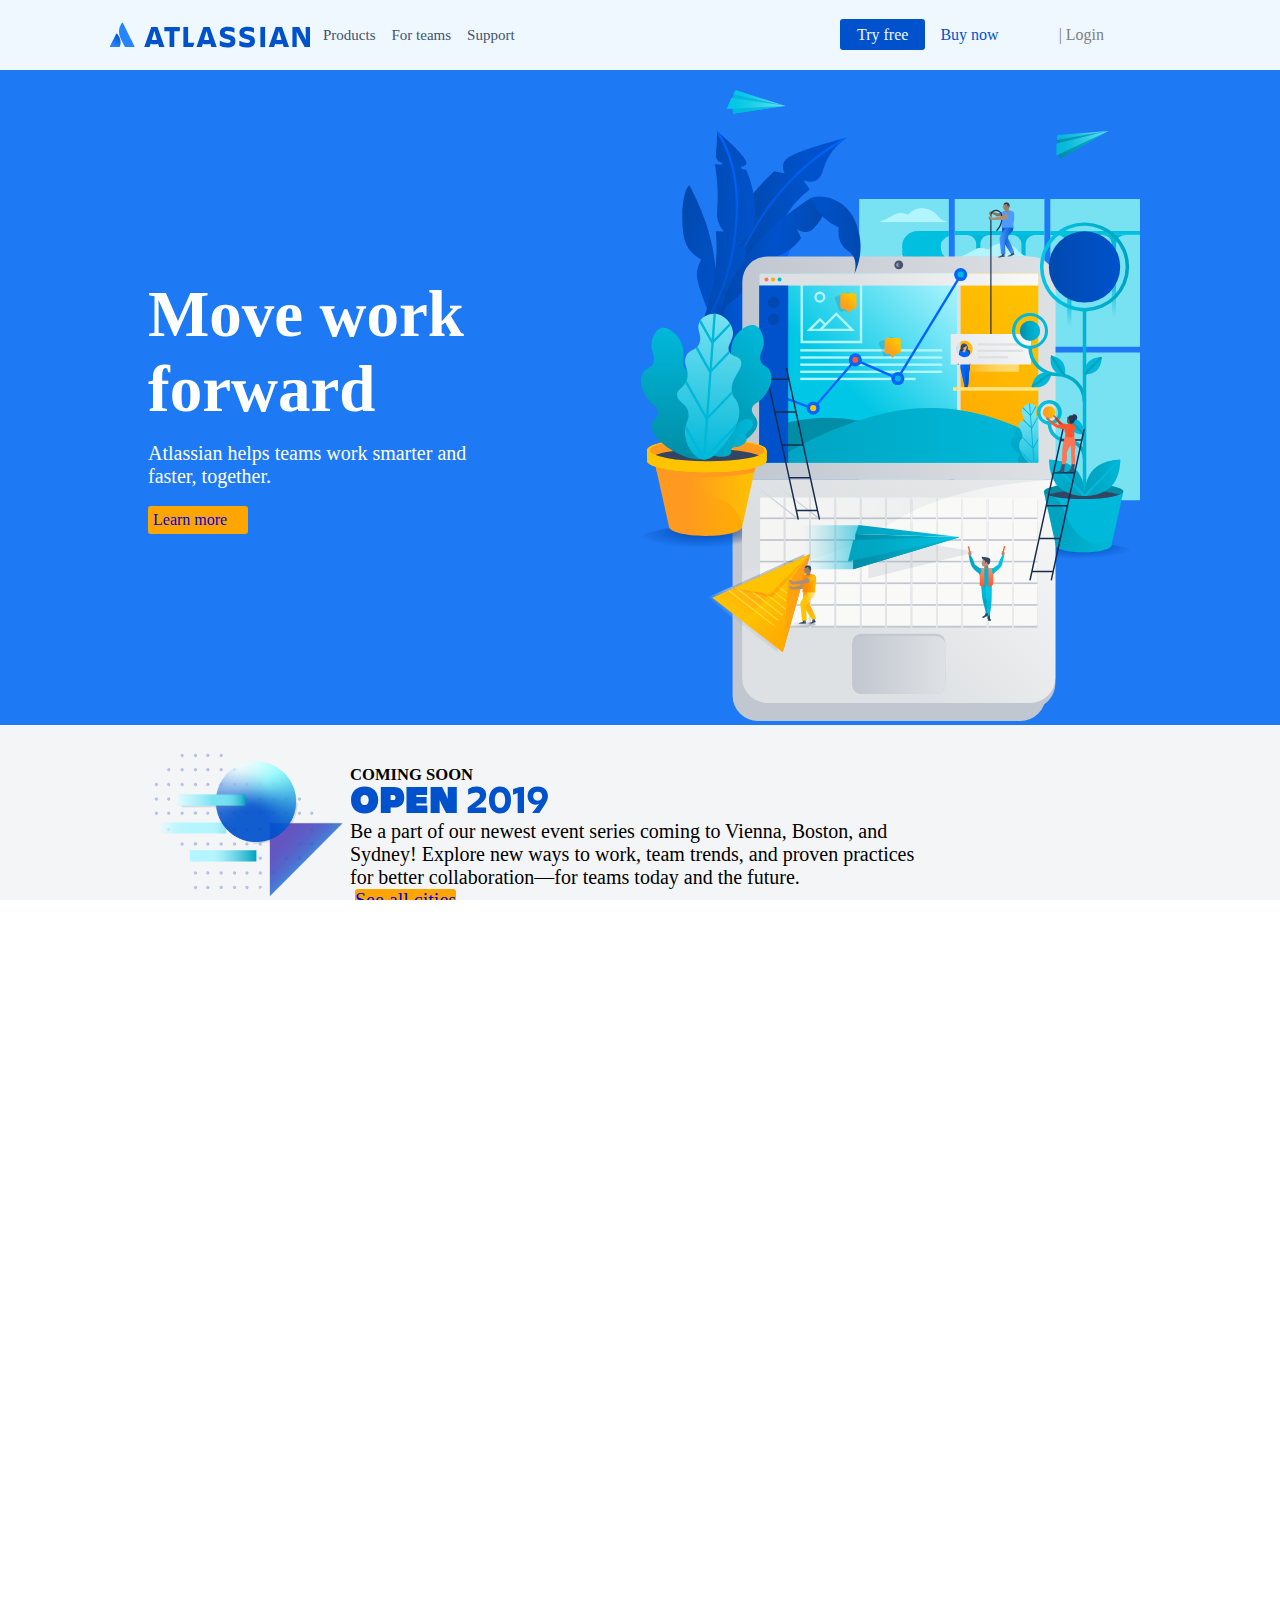
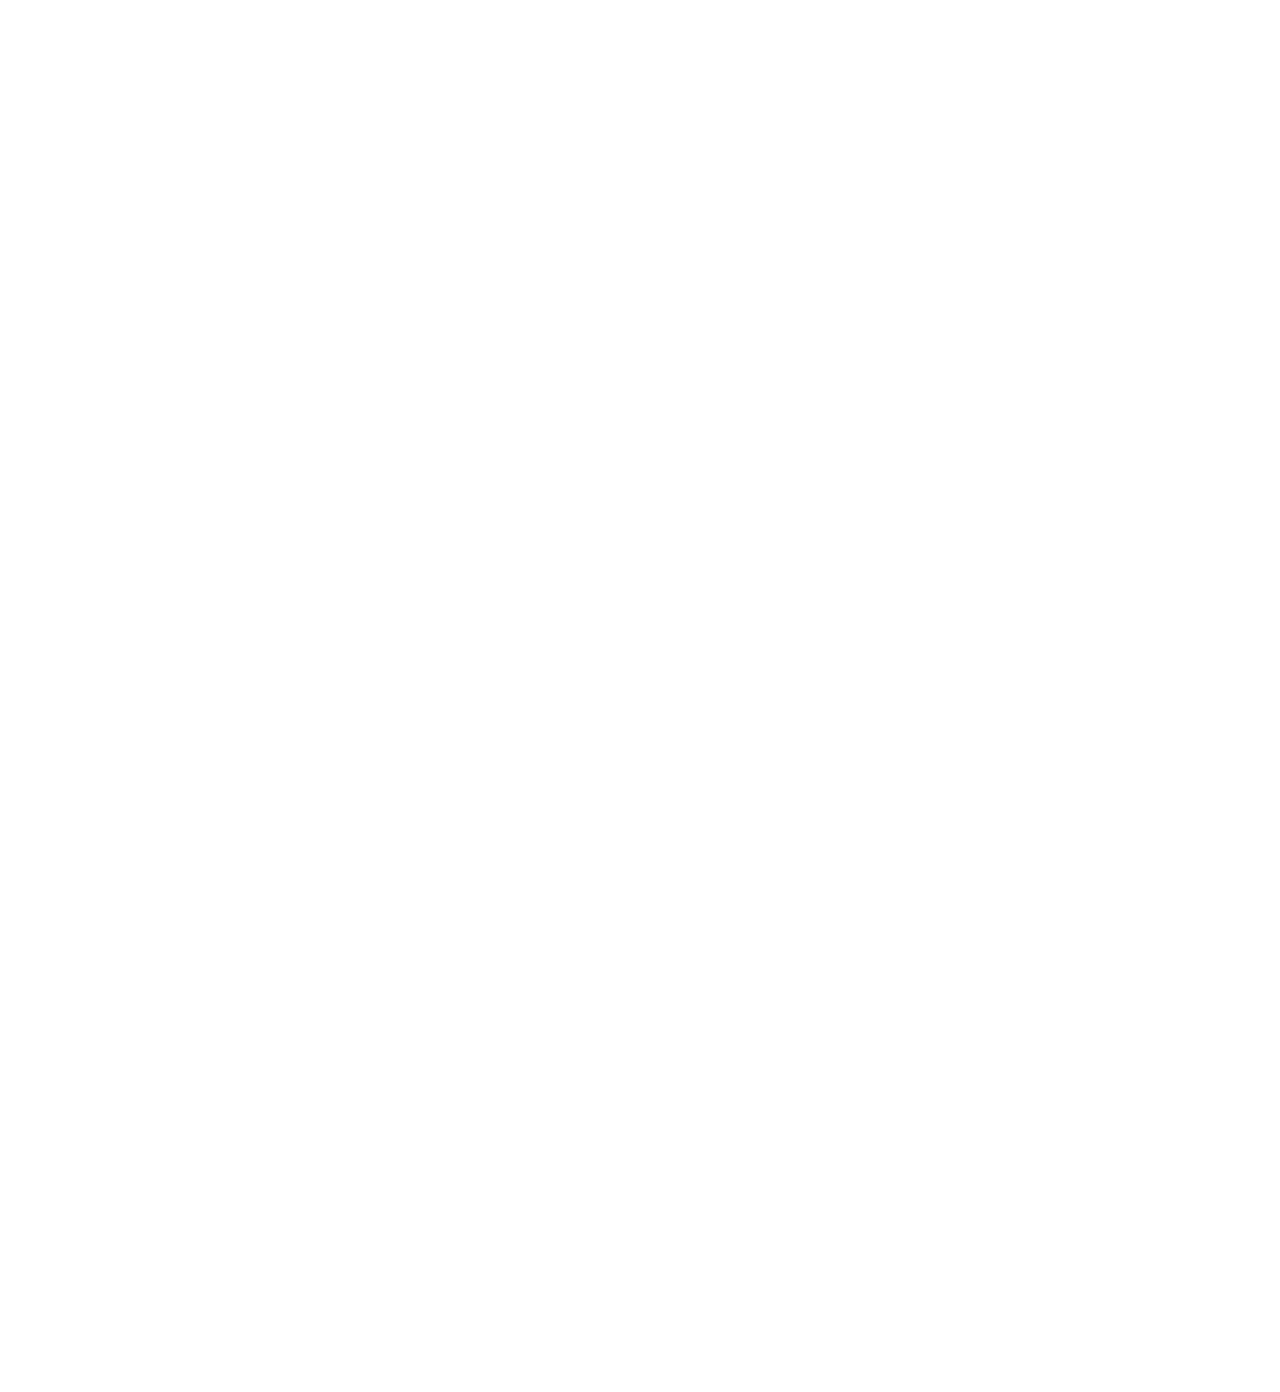
==== index.html @ 2df61854 "check" ====
<!DOCTYPE html>
<html lang="en">
<head>
    <title>Atlassian</title>
    <meta charset="UTF-8">
    <meta name="viewport" content="width=device-width, initial-scale=1.0">
    <meta http-equiv="X-UA-Compatible" content="ie=edge">
    <link rel="stylesheet" type="text/css" href="index.css">
    <link rel="icon" href="image/Atlassian-icon-blue-onecolor@2x.png" type="image" sizes="16x16">
    <link rel="stylesheet" href="https://use.fontawesome.com/releases/v5.6.3/css/all.css" integrity="sha384-UHRtZLI+pbxtHCWp1t77Bi1L4ZtiqrqD80Kn4Z8NTSRyMA2Fd33n5dQ8lWUE00s/" crossorigin="anonymous">
</head>
<body >
    <nav class="nav">
        <div class="leftNav">
            <img class="logo" src="image/Atlassianlogo.svg">
            <li><a class="leftlogo" href="#">Products</a></li>
            <li><a class="leftlogo" href="#"> For teams </a></li>
            <li><a class="leftlogo" href="#"> Support </a></li>
        
        </div>
        <div class="rightNav">
            <li><a class="tryfree" href="#"> Try free  </a></li>
            <li><a class="buynow" href="#"> Buy now  </a></li>
            <li><a class="search" href="#"><i class="fas fa-search"></i></a></li>
            <li><a class="login" href="#">| Login  </a></li>
        
        </div>
    </nav>
   
  
    <section class="main" >
        <div class="leftmain">
            <div class="box">
             <h1 class="slogan">Move work forward</h1>
             <p class="slogan2"> Atlassian helps teams work smarter and faster, together.</p>
             <a href="#" class="learnmore" > <p>Learn more</p> </a>
           </div>
        </div>
        <div class="rightmain">
            <img   class="image1" src="image/hero-illo.svg" ">
        </div>
    </section>
   
   
    <section class="content2">
        <div class="roundimage">
            <img src="image/Open2019_H2_335x275.svg" >
        </div>
        <div class="content2Right">
            <h5>COMING SOON</h5>
            <img src="image/Open2019.svg" style="width:200px;">
            <p>Be a part of our newest event series coming to Vienna, Boston, and Sydney! Explore new ways to work, team trends, and proven practices for better collaboration—for teams today and the future.</p>
            <a href="#"> See all cities</a>
        </div>
    </section>
   
   
    <section class="content3">
           <h2> <b>Tools for teams, from startup to enterprise</b> </h2>
           <p>Atlassian provides the tools to help every team unleash their full potential.</p>
           <div class="ruler"></div>
    </section>
    
<Section class="content4">
     <div class="column">
          <div class="column">
             <h3> PLAN, TRACK, & SUPPORT </h3>
             <img src="image/1.png" style="height:23px;">
             <p>Plan, track, and release world-class software with the #1 software development tool used by agile teams.</p>
             <a href="#"> Learn more</a>
          </div>
          <div class="column">
                <img src="image/2.svg" style="height:26px;">
                <p>Connect business and technology teams to align strategy with outcomes at enterprise scale.</p>
                <a href="#" > Learn more</a>
            </div>
          <div class="column">
                <img src="image/3.png"  style="height:23px;">
                <p>Give your customers an easy way to ask for help and your agents a fast way to resolve incidents.</p>
                <a href="#"> Learn more</a>
          </div>
     </div>
     <div  class="column">
          <div class="column">
                <h3>CODE, BUILD, & SHIP</h3>
                <img src="image/4.png"  style="height:21px;"> 
                <p>Collaborate on code and manage your Git repositories to build and ship software, as a team.</p>
                <a href="#"> Learn more</a>
          </div>
          <div class="column">
                <img src="image/5.png" style="height:23px;">
                <p>Harness the full power of Git and Mercurial in a beautifully simple application.</p>
                <a href="#"> Learn more</a>
          </div>
          <div class="column">
                <img src="image/6.png" style="height:23px;">
                <p>Continuous integration, deployment, and release management.</p>
                <a href="#"> Learn more</a>
          </div>
     </div>
     <div  class="column">
          <div class="column">
                <h3>COLLABORATE</h3>
                <img src="image/7.png" style="height:21px;">
                <p>Spend more time getting things done. Organize your work, create documents, and discuss everything in one place.</p>
                <a href="#"> Learn more</a>
          </div>
          <div class="column">
                <img src="image/8.png" style="height:21px;">
                <p>Collaborate and get more done. Trello boards enable your team to organize projects in a fun, flexible, and visual way.</p>
                <a href="#"> Learn more</a>
          </div>
    </div>
</Section>


<section class="content5">
    <div class="row">
       <div class="column">
            <img src="image/9.svg" style="height:23px;">
            <p>Notify the right people at the right time with powerful incident alerting and on-call schedules.</p>
            <a href="#"> Learn more</a>
        </div>
        <div class="column">
            <img src="image/10.png" alt="Statuspage Logo" class="component__image" style="height:23px;">
            <p>Incidents happen. Keep your users informed and ditch the flood of support emails during downtime.</p>
            <a href="#"> Learn more</a>
        </div>
    </div>
    <div class="stack">
            <img src="image/Stack-c.svg" style="height:400px" >
</section>
 

<section class="content6">
    <div class="content6row1">
        <a href="#" style="font-size:40px"> <b>and more...</b> </a>
        <p>Find other products, apps, solutions, and services to keep your team moving forward.<a href="#">See all of our products</a></p>
    </div>
    <div class="content6row2">
            <h3 >Get started with our products, for free</h3>
            <p>Atlassian products are free to try, easy to set up, and work seamlessly together.</p>
            <a >Get started for free</a>
    </div>
</section>

<section class="content7">
   <div class="eleven"> 
       <img src="image/11.png"  style="width:190px;">
   </div>
    <div class="content7col2">
        <h3 class="heading">Introducing the Atlassian Team Playbook</h3>
        <p>This ain't your CEO's ivory-tower management book. It's by teams, for teams. You'll find step-by-step guides for tracking your team's health, and plays that build your Get $#!τ Done™ muscle.</p>
        <a href="#"> Learn more</a>
    </div>
</section>


<section class="content8">
    
    <div class="column"> <hr> 
    </div>
     <div >
       <h2 class="heading">Powering innovation at 125,000+ companies worldwide</h2>
    </div>
</section>
</body>
</html>
---- index.css ----
*{
    padding: 0px;
    margin: 0px;
}
body, html {

    height: 100%;
    width:100%;
    overflow-x:hidden;
    
}
.nav{
    display: grid;
    grid-template-columns: 1fr 1fr;
    background-color: aliceblue;
    padding: 5px;
    text-align: center;
 
    
}
.logo{
    width: 200px;
    height:50px;
    padding: 5px;
    margin: 0px;
}
.leftNav{
    display: flex;
    align-items: center;
    margin-left: 100px;

}
.rightNav{
    display: flex;
    align-items: center;
    margin-left: 200px;
}
li{
    list-style-type: none;
    
 
}
a{
    text-decoration: none;
    margin: 5px;
    padding: 10px;
    
    
 }
 .leftlogo{
    font-size: 15px;
    color:#42526E;
    font-family: Lucida Console;
    padding:8px;
    margin: 0px;
    
 }
 .leftlogo:hover{
     background-color: lightgrey;
     border-radius: 5px;
 }
.tryfree{
     background-color: #0052CC;
     border-radius: 3px;
     color: aliceblue;
     padding: 7px 17px;
     margin: 0px;
 }
.login{
    color: grey;
}
.login:hover{
    text-decoration: underline;
}
.buynow{
    color:#0052cc;
}
.buynow:hover{
    background-color: lightgrey;
    border-radius: 5px;
}

/* part two slogan and image */
.main{
    display: grid;
    grid-template-columns: 1fr 1fr;
    background-color: #1E79F4;
    
}
.leftmain{
 align-items: center;
}
.box{
    position: relative;
    top: 30%;
    left:20%;
    width: 350px;
    padding: 10px 10px 10px 20px;
    

}

.slogan{
    color: white;
    font-size: 65px;
    font-family: 'Times New Roman';
    margin: 0px 0px 15px;
}
.slogan2{
    color: white;
    font-size: 20px;
}

.box>a>p{
    background-color: orange;
    width: 90px;
    padding:5px;
    border-radius: 3px;
}

.image1{
    width: 500px;
    margin-top:20px;
}
    

.content2{
    
    display: grid;
    grid-template-columns: 1fr 2fr 1fr ;
    size: 50px;
    background-color: #F4F5F7;
    padding: 20px;
   
}
.roundimage{
    width:  200px;
    height:200px;
    margin-left: 40%;
    
}
.content2Right{
    display: block;
    padding: 20px;
    font-size: 20px;
}
.content2Right>a{
    background-color: orange;
    width: 90px;
    padding:0px;
    border-radius: 3px;
    
    

}
.content3{
    padding: 20px;
    margin: 40px;
    text-align: center;
    }
.content3>h2{
    padding: 30px;
    font-size: 50px;
    
}
.content3>p{
    font-size: 20px;
    padding: 20px;
    margin-bottom: 30px;
}
.ruler{
    background-color: blue;
    width: 150px;
    height: 3px;
    position: relative;
    left: 40%;

}

/* grid column and row */



.content4{
    grid-template-columns: 1fr 1fr 1fr;
    display: grid;
    padding: 20px;
}
.column{
    padding: 30px;
    font-size: 15px;
}

.content5{
    display: grid;
    grid-template-columns: 1fr 2fr;
}
.row>div{
    margin-left: 30px;
}


.content6{
    display: grid;
    grid-template-rows: 1fr 1fr;
    
    
}

.content6row1{
    display: grid;
    grid-template-rows: 1fr 1fr;
    margin-left: 30px;
}
.content6row2{
    display: grid;
    grid-template-rows: 1fr 1fr 1fr;
    text-align: center;
    background-color: #F4F5F7;
    padding: 20px;
    font-size: 20px;
   
}
.content6row2>a{
    background-color: #79F2C0;
    width: 200px;
    position: relative;
    left: 40%;
}


.content7{
    display: grid;
    grid-template-columns: 1fr 3fr 1fr ;
    margin: 20px;
    
}
.content7col2{
    position: relative;
    top: 20%;
    left: 5%;
}
.eleven{
    position: relative;
    left: 20%;
}
.content8{
    display: grid;
    grid-template-rows: 1fr 1fr ;
    text-align: center;
    font-size: 25px;
}
.logos>img{
    width: 90%;
    margin-left: 5%;
}




/* media less than 920px */

@media (max-width:1155px){
    .leftNav{
        align-items: center;
        margin-left: 30px;
    
    }
    .leftlogo{
        font-size: 13px;
        color:#42526E;
        font-family: Lucida Console;
        padding:8px;
        margin: 0px;
}


/*response screen 960 */



@media (max-width: 960px){
    .nav{
       
        padding: 5px;
        text-align: center;
     
        
    }
    .leftNav{
        display: block;
        align-items: center;
        margin-left: 0px;
    
    }
    .leftlogo{
        font-size: 10px;
        color:#42526E;
        font-family: Lucida Console;
        padding:8px;
        margin: 0px;
}
    .rightNav{
    display: flex;
    align-items: center;
    margin-left: 20px;
}

.main{
    display: grid;
    grid-template-columns: 1fr 1fr;
    background-color: #1E79F4;

}
.leftmain{
 align-items: center;
}


.box{
    position: relative;
    top: 30%;
    left:5%;
    width: 300px;
    padding: 0px 10px 10px 20px;
}
.slogan{
    
    font-size: 50px;
    margin: 0px 0px 15px;
}
.slogan2{
    color: white;
    font-size: 15px;
}

.box>a>p{
    background-color: orange;
    width: 90px;
    padding:5px;
    border-radius: 3px;
}


.image1{
    width: 400px;
    margin-top:20px;
}
.column{
    padding: 10px;
    font-size: 10px;
}


}


/*media 560->  */


@media (max-width:560px) {
    .rightNav{
        display: block;
        margin-left: 10px;
        margin-top: 20px;
        
    }
    .tryfree{
        padding: 5px;
        font-size: 10px;
    }
   .login{
       color: grey;
       font-size: 10px;
       
   }
   .login:hover{
       text-decoration: underline;
   }
   .buynow{
       font-size: 10px;
       margin:30px;
   }
   .buynow:hover{
       font-size: 10px;
   }
   .search{
       margin: 10px;
   }
   .content2{
    
    display: block;
   
}
.roundimage{
    width:  200px;
    height:200px;
    margin-left: 10%;
    
}
.content4{
    display: block;
}
.content5{
    display: block;
    
}
.content6row2>a{
    background-color: #79F2C0;
    width: 200px;
    position: relative;
    left: 20%;
}
.content7{
    display: block;
}
   
}
@media (max-width:350px){
    .rightNav{
        display: none;
    }
}
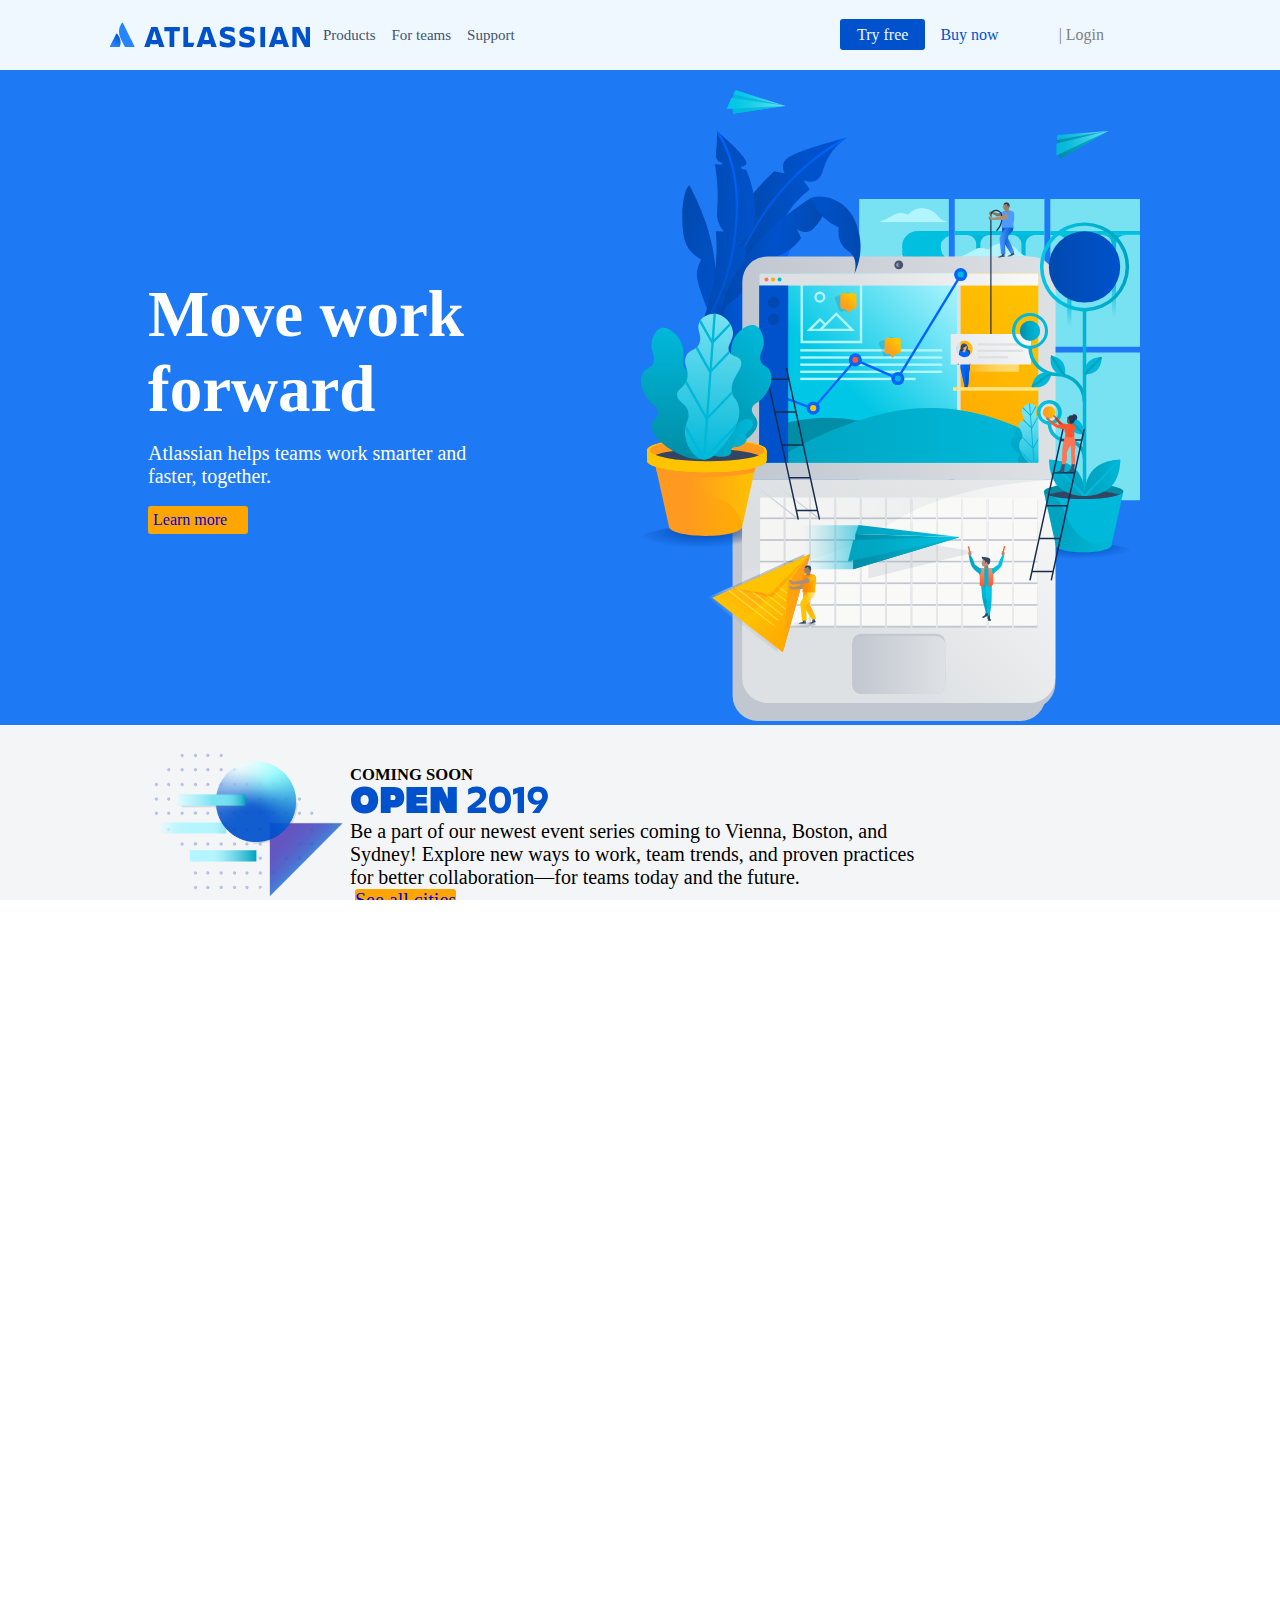
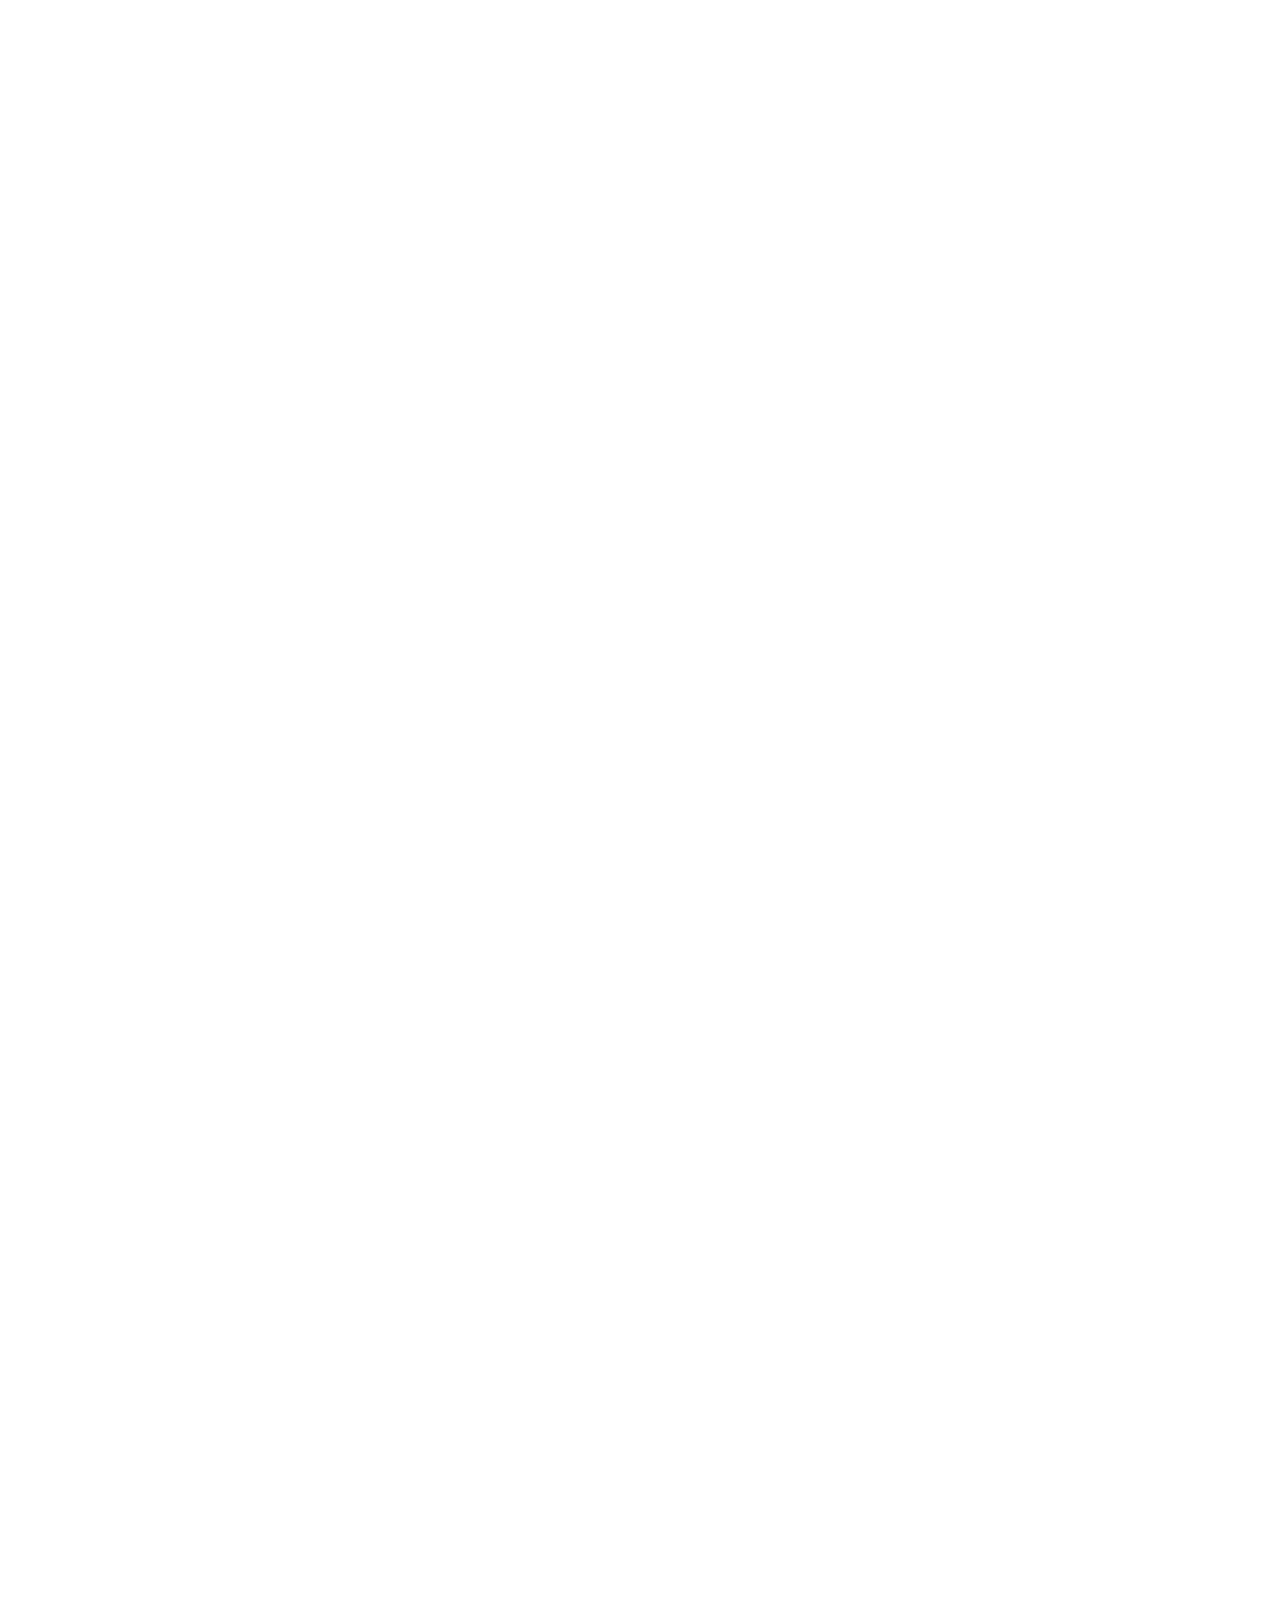
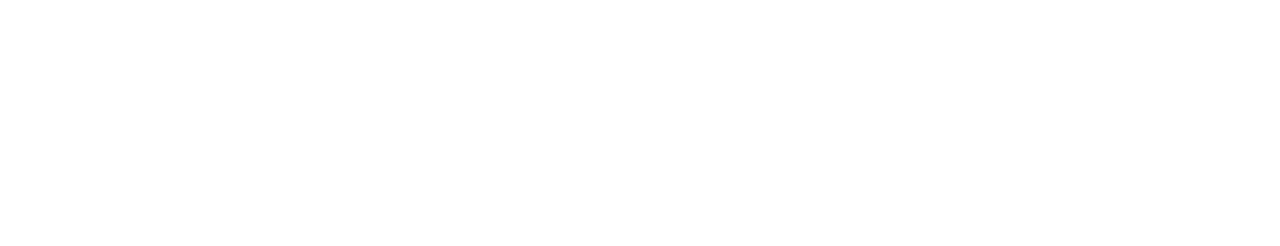
==== commit 06931aa2: "commit" ====
--- a/index.html
+++ b/index.html
@@ -164,5 +164,55 @@
        <h2 class="heading">Powering innovation at 125,000+ companies worldwide</h2>
     </div>
 </section>
+
+<div class="logos">
+    <img src="image/logos.png">
+</div>
+
+<footer class="footer">
+    <div class="footerimage">
+        <img src="image/logos-atlassian-logo-gradient-horizontal-neutral.svg" width="130px">
+    </div>
+    <div class="footc">
+        <h3 class="footc" >PRODUCTS</h3>
+        <a class="footc" href="#">Jira Software</a>
+        <a class="footc" href="#">Jira Align</a>
+        <a class="footc" href="#">Jira Service Desk</a>
+        <a class="footc" href="#">Confluence</a>
+        <a class="footc" href="#">Trello</a>
+        <a class="footc" href="#">Bitbucket</a>
+    </div>
+    <div class="footc">
+        <h3 class="footc">RESOURCES</h3>
+       <a class="footc" href="#"> Technical Support</a>
+       <a class="footc" href="#">Purchasing & licensing</a>
+       <a class="footc" href="#">Atlassian Community</a>
+       <a class="footc" href="#">Knowledge base</a>
+       <a class="footc" href="#">Marketplace</a>
+       <a class="footc" href="#">My Account</a>
+
+    </div>
+    <div class="footc">
+      <h3 class="footc">EXPAND & LEARN</h3>
+      <a class="footc" href="#">Partners</a>
+      <a  class="footc" href="#">Training & Certification</a>
+      <a class="footc" href="#">Documentation</a>
+      <a  class="footc" href="#">Developer Resources</a>
+      <a class="footc" href="#">Purchasing FAQ</a>
+      <a class="footc" href="#">Enterprise services</a>
+    </div>
+    <div class="footc">
+        <h3 class="footc">ABOUT ATLASSIAN</h3>
+        <a  class="footc" href="#">Company</a>
+        <a class="footc" href="#">Careers</a>
+        <a  class="footc" href="#"> Events</a>
+        <a class="footc" href="#">Blogs</a>
+        <a class="footc" href="#">Investor Relations</a>
+        <a class="footc" href="#">Trust & Security</a>
+    </div>
+    <div>
+    
+    </div>
+</footer>
 </body>
 </html>--- a/index.css
+++ b/index.css
@@ -256,6 +256,31 @@
     margin-left: 5%;
 }
 
+.footer{
+    background-color: #F4F5F7;
+    height: 300px;
+    width: 100%;
+    display: grid;
+    grid-template-columns: 1fr 1fr 1fr 1fr 1fr 0.5fr;
+    padding-top: 30px;
+}
+.footerimage>img{
+    position: relative;
+    left: 15%;
+    padding: 10px;
+    
+}
+.footc{
+    display: block;
+    padding: 5px;
+   
+}
+.footc>a:hover{
+    text-decoration: underline;
+
+}
+
+
 
 
 
@@ -351,7 +376,10 @@
     padding: 10px;
     font-size: 10px;
 }
-
+.footerimage>img{
+    position: relative;
+    left: 5%;
+}
 
 }
 
@@ -415,6 +443,13 @@
 .content7{
     display: block;
 }
+.footerimage>img{
+    
+    width: 100px;
+}
+.footer{
+    display: block;
+}
    
 }
 @media (max-width:350px){
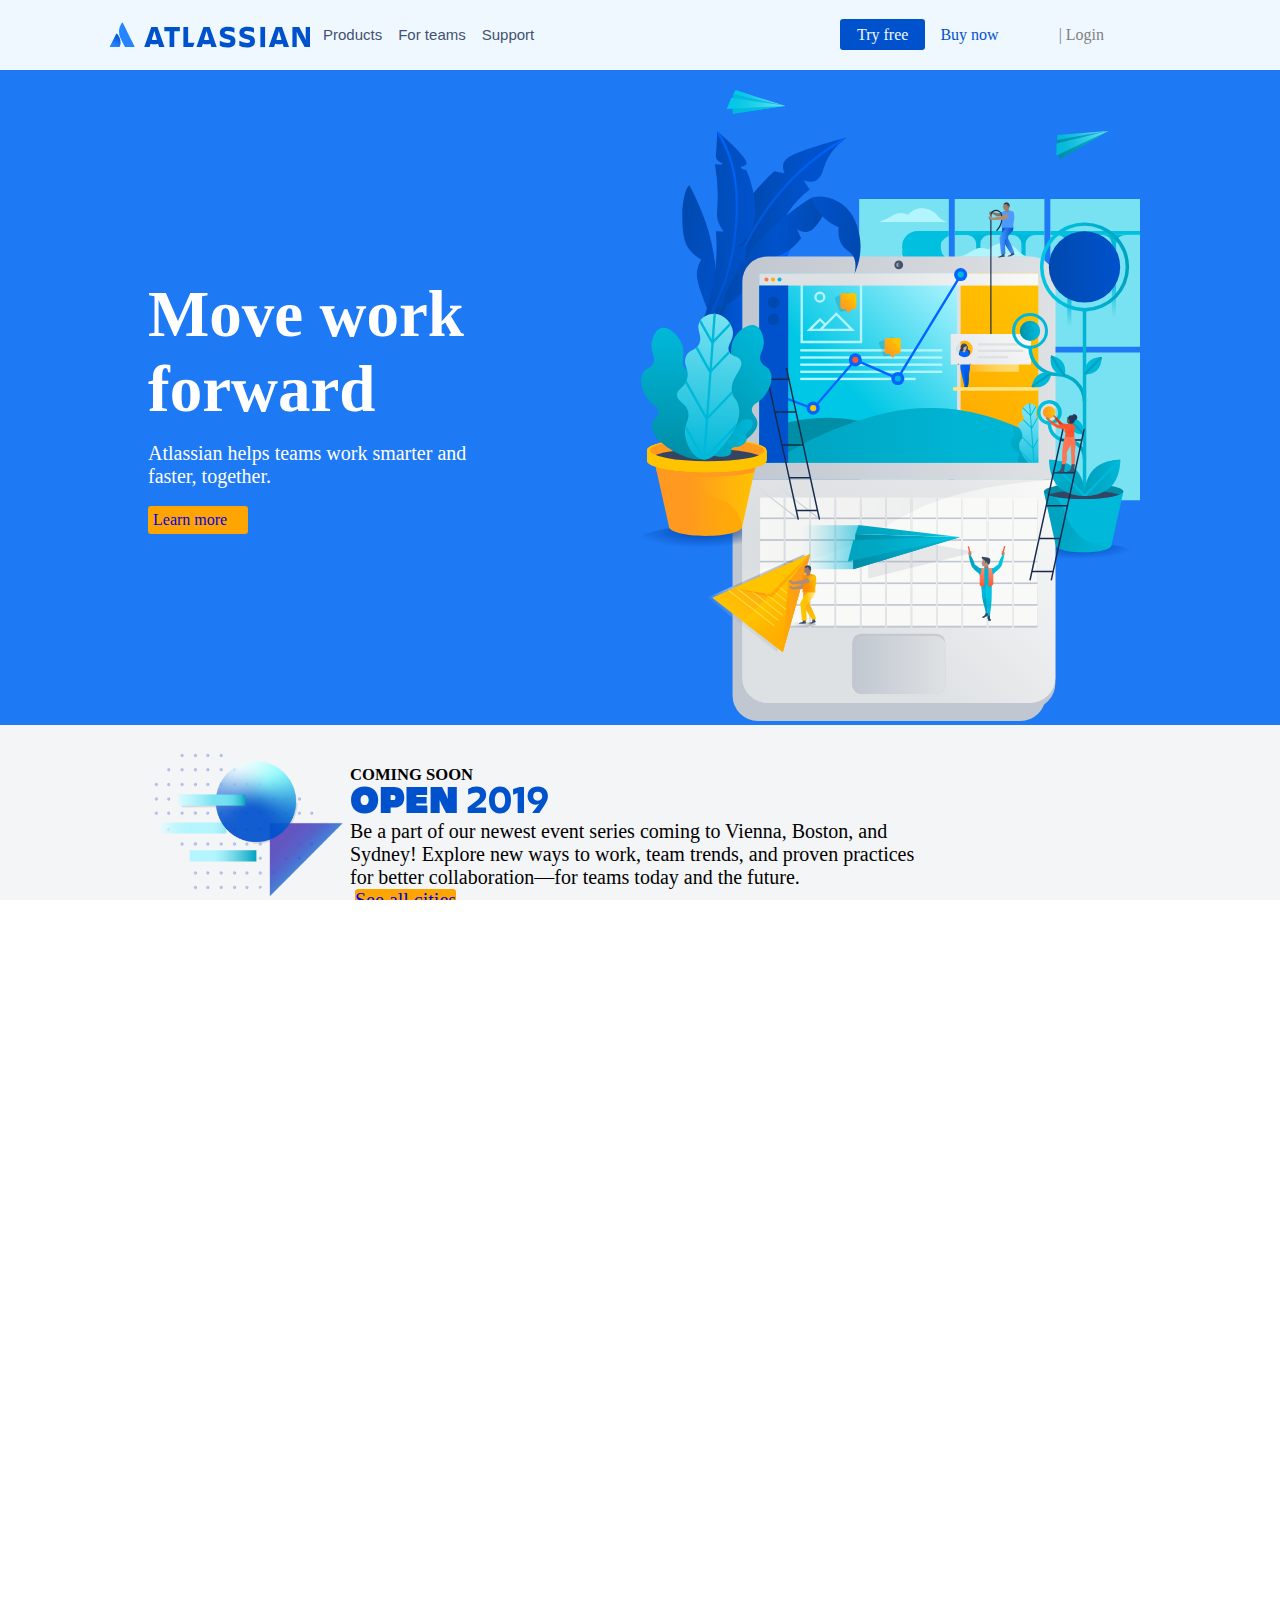
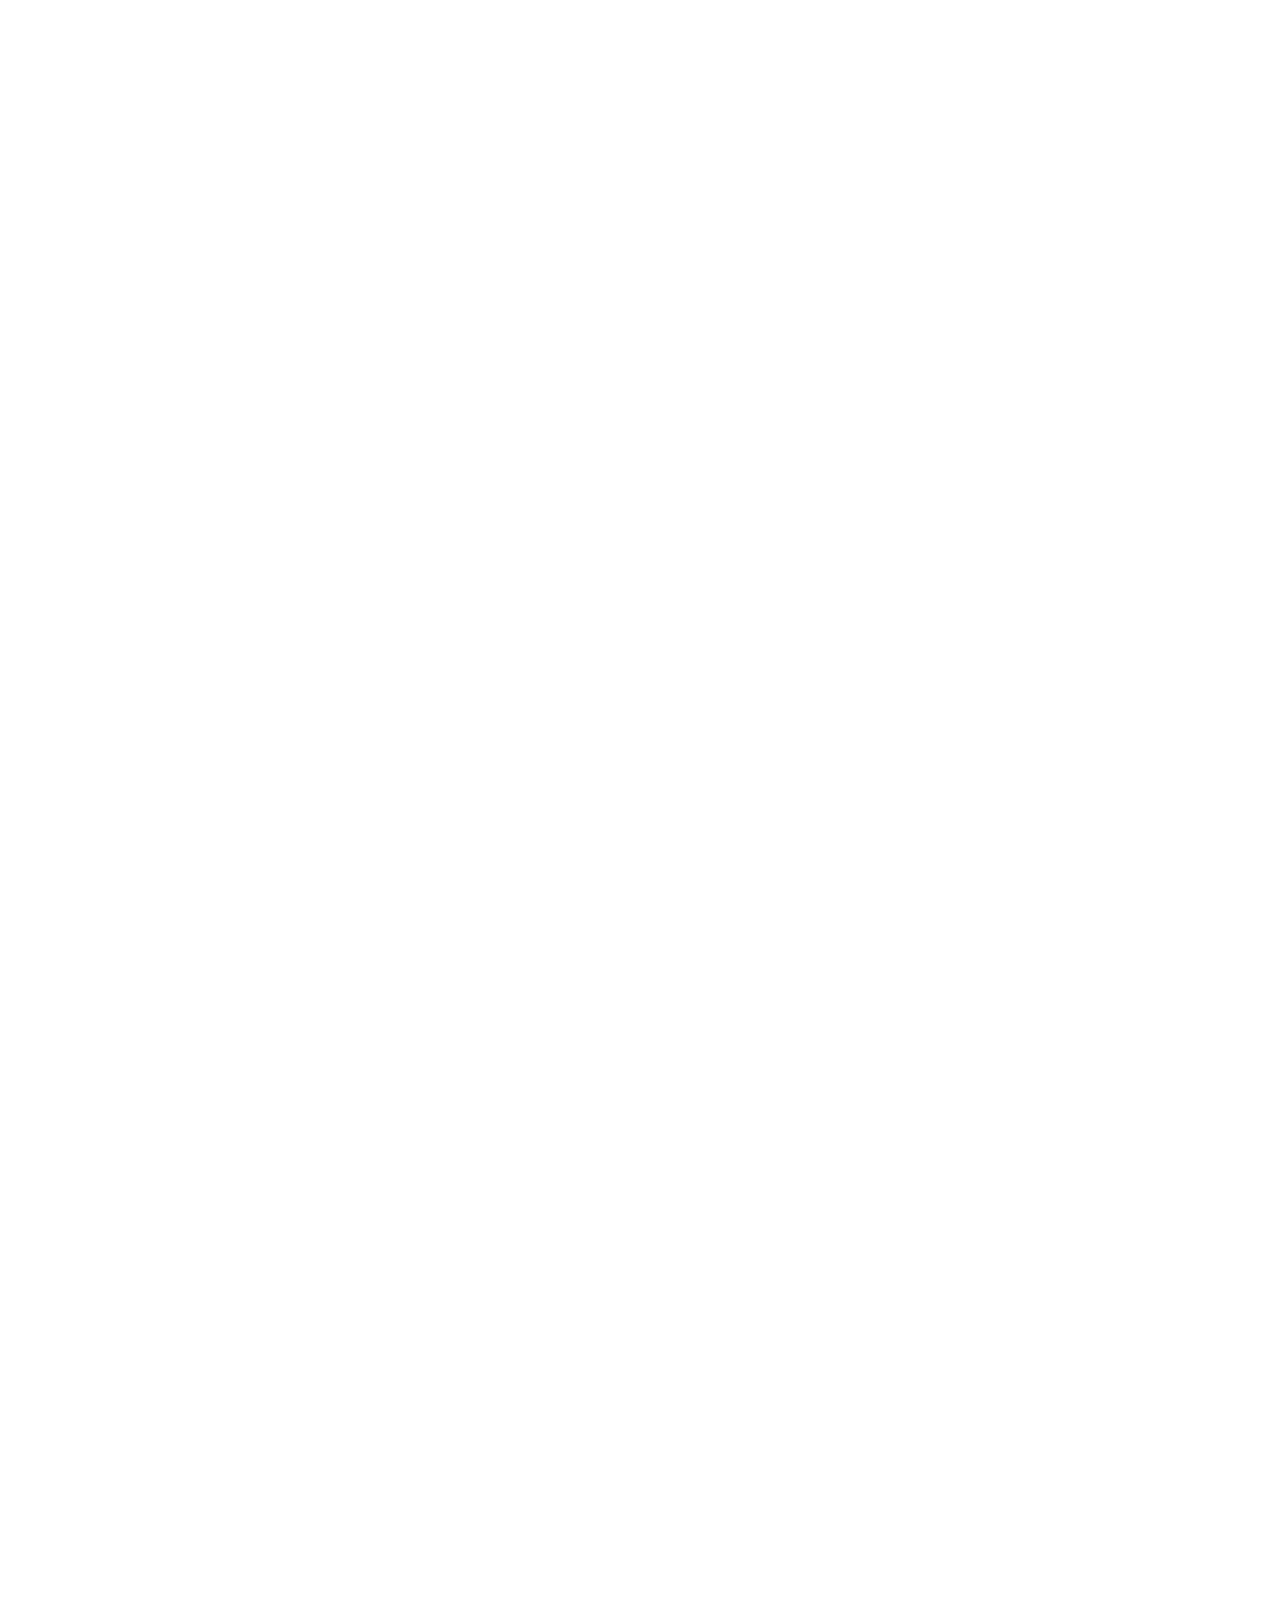
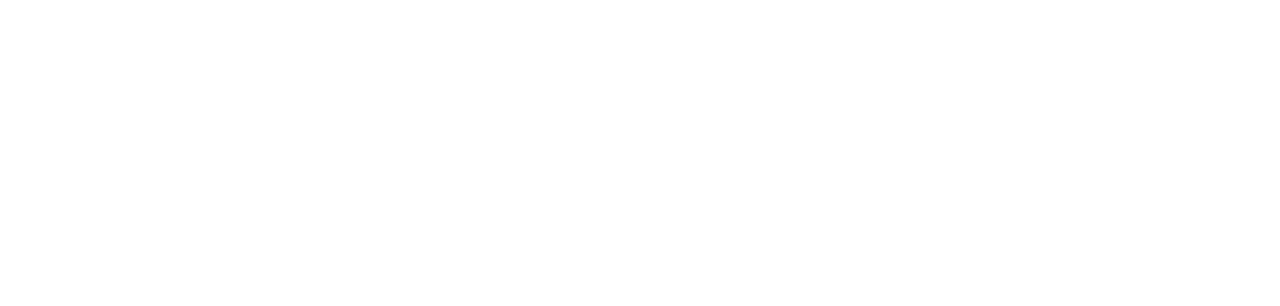
==== commit c2683b80: "changenav" ====
--- a/index.html
+++ b/index.html
@@ -10,6 +10,7 @@
     <link rel="stylesheet" href="https://use.fontawesome.com/releases/v5.6.3/css/all.css" integrity="sha384-UHRtZLI+pbxtHCWp1t77Bi1L4ZtiqrqD80Kn4Z8NTSRyMA2Fd33n5dQ8lWUE00s/" crossorigin="anonymous">
 </head>
 <body >
+   
     <nav class="nav">
         <div class="leftNav">
             <img class="logo" src="image/Atlassianlogo.svg">
@@ -23,8 +24,9 @@
             <li><a class="buynow" href="#"> Buy now  </a></li>
             <li><a class="search" href="#"><i class="fas fa-search"></i></a></li>
             <li><a class="login" href="#">| Login  </a></li>
-        
-        </div>
+            <li><a class="bar" href="#"><i class="fas fa-bars"></i></a></li>
+        </div>
+
     </nav>
    
   
@@ -169,7 +171,7 @@
     <img src="image/logos.png">
 </div>
 
-<footer class="footer">
+<section class="footer">
     <div class="footerimage">
         <img src="image/logos-atlassian-logo-gradient-horizontal-neutral.svg" width="130px">
     </div>
@@ -211,8 +213,27 @@
         <a class="footc" href="#">Trust & Security</a>
     </div>
     <div>
-    
-    </div>
+     </div>
+</section>
+
+<footer class="end">
+    <div class="choose">
+        <h6>Langauge</h6>
+    </div>
+    <div class="veryend">
+        <a href="#">Privacy policy</a>
+        <a href="#">Terms</a>
+        <a href="#">Modern Slavery Act</a>
+        <a href="#">Copyright © 2019 Atlassian</a>
+     </div>
+
+     <div class="mediaicon">
+        <i class="fab fa-facebook-square" style="color: blue"></i>
+        <i class="fab fa-twitter-square" style="color: cornflowerblue"></i>
+        <i class="fab fa-linkedin"></i>
+        <i class="fab fa-youtube-square" style="color: red"></i>
+     </div>
+  
 </footer>
 </body>
 </html>--- a/index.css
+++ b/index.css
@@ -51,7 +51,7 @@
  .leftlogo{
     font-size: 15px;
     color:#42526E;
-    font-family: Lucida Console;
+    font-family: sans-serif;
     padding:8px;
     margin: 0px;
     
@@ -279,12 +279,36 @@
     text-decoration: underline;
 
 }
-
-
-
-
-
-/* media less than 920px */
+.end{
+    background-color: #F4F5F7;
+    width: 100%;
+    height: 20px;;
+    display: grid;
+    grid-template-columns: 1fr 2fr 1fr;
+    padding: 20px;
+
+
+}
+.choose{
+    text-align: center;
+    font-size: 20px;
+}
+.veryend>a{
+    text-align: center;
+    font-size: 15px;
+ 
+}
+.bar{
+    display: none;
+}
+
+
+
+
+
+
+
+/* media less than 1155px */
 
 @media (max-width:1155px){
     .leftNav{
@@ -298,6 +322,11 @@
         font-family: Lucida Console;
         padding:8px;
         margin: 0px;
+}
+.veryend>a{
+    text-align: center;
+    font-size: 10px;
+ 
 }
 
 
@@ -388,34 +417,75 @@
 
 
 @media (max-width:560px) {
-    .rightNav{
-        display: block;
-        margin-left: 10px;
-        margin-top: 20px;
-        
-    }
+    .leftlogo{
+        display: none;
+    }
+   
     .tryfree{
-        padding: 5px;
-        font-size: 10px;
+        display: none;
     }
    .login{
-       color: grey;
-       font-size: 10px;
+       display: none;
        
    }
    .login:hover{
-       text-decoration: underline;
+       display: none;
    }
    .buynow{
-       font-size: 10px;
-       margin:30px;
+       display: none;
    }
-   .buynow:hover{
-       font-size: 10px;
+
+   .search{
+     font-size: 30px;
+     color:#A5ADBA;
+     padding: 10px;
    }
-   .search{
-       margin: 10px;
-   }
+   .bar{
+    display:contents;
+    font-size: 30px;
+    color:#A5ADBA;
+    padding: 10px;
+    }
+    .rightNav{
+        margin-left: 60%;
+        
+    }
+    .main{
+        display: block;
+    }
+    .leftmain{
+        align-items: center;
+       }
+       .box{
+           position: relative;
+          
+           left:10%;
+           width: 400px;
+           padding: 10px 10px 10px 20px;
+           
+       
+       }
+       
+    .slogan{
+           color: white;
+           font-size: 45px;
+           font-family: 'Times New Roman';
+           margin: 0px 0px 15px;
+       }
+     .slogan2{
+           color: white;
+           font-size: 15px;
+       }
+       
+    .box>a>p{
+           width: 90px;
+         }
+
+         .image1{
+            width: 400px;
+            margin-top:20px;
+        }
+   
    .content2{
     
     display: block;
@@ -443,26 +513,28 @@
 .content7{
     display: block;
 }
+.footer{
+    display: block;
+}
 .footerimage>img{
-    
     width: 100px;
 }
-.footer{
-    display: block;
-}
-   
-}
+.end{
+    margin-top: 750px;
+   
+}
+
+}
+
+
 @media (max-width:350px){
     .rightNav{
         display: none;
     }
 }
-
-
-
-
-
-
-
-
-
+@media (max-width: 845px) {
+    .finish{
+        display: block;
+    }
+    
+}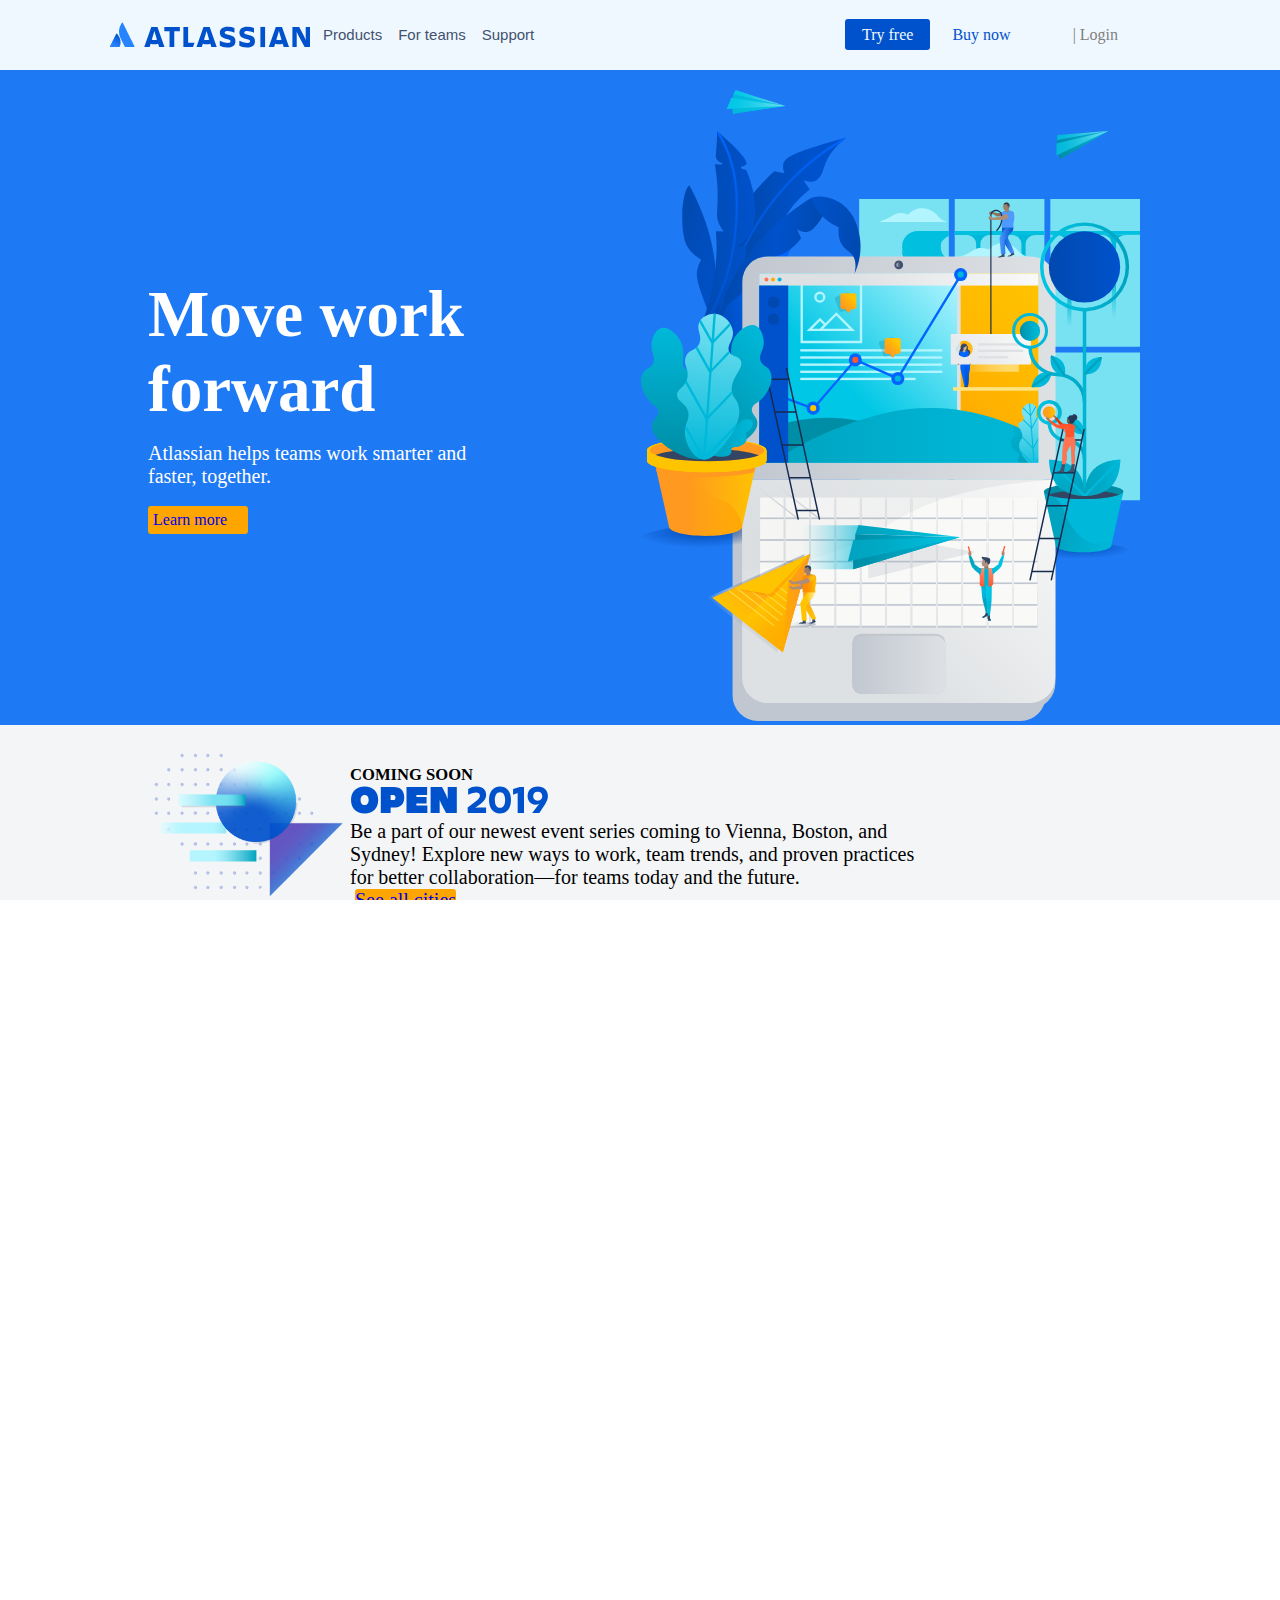
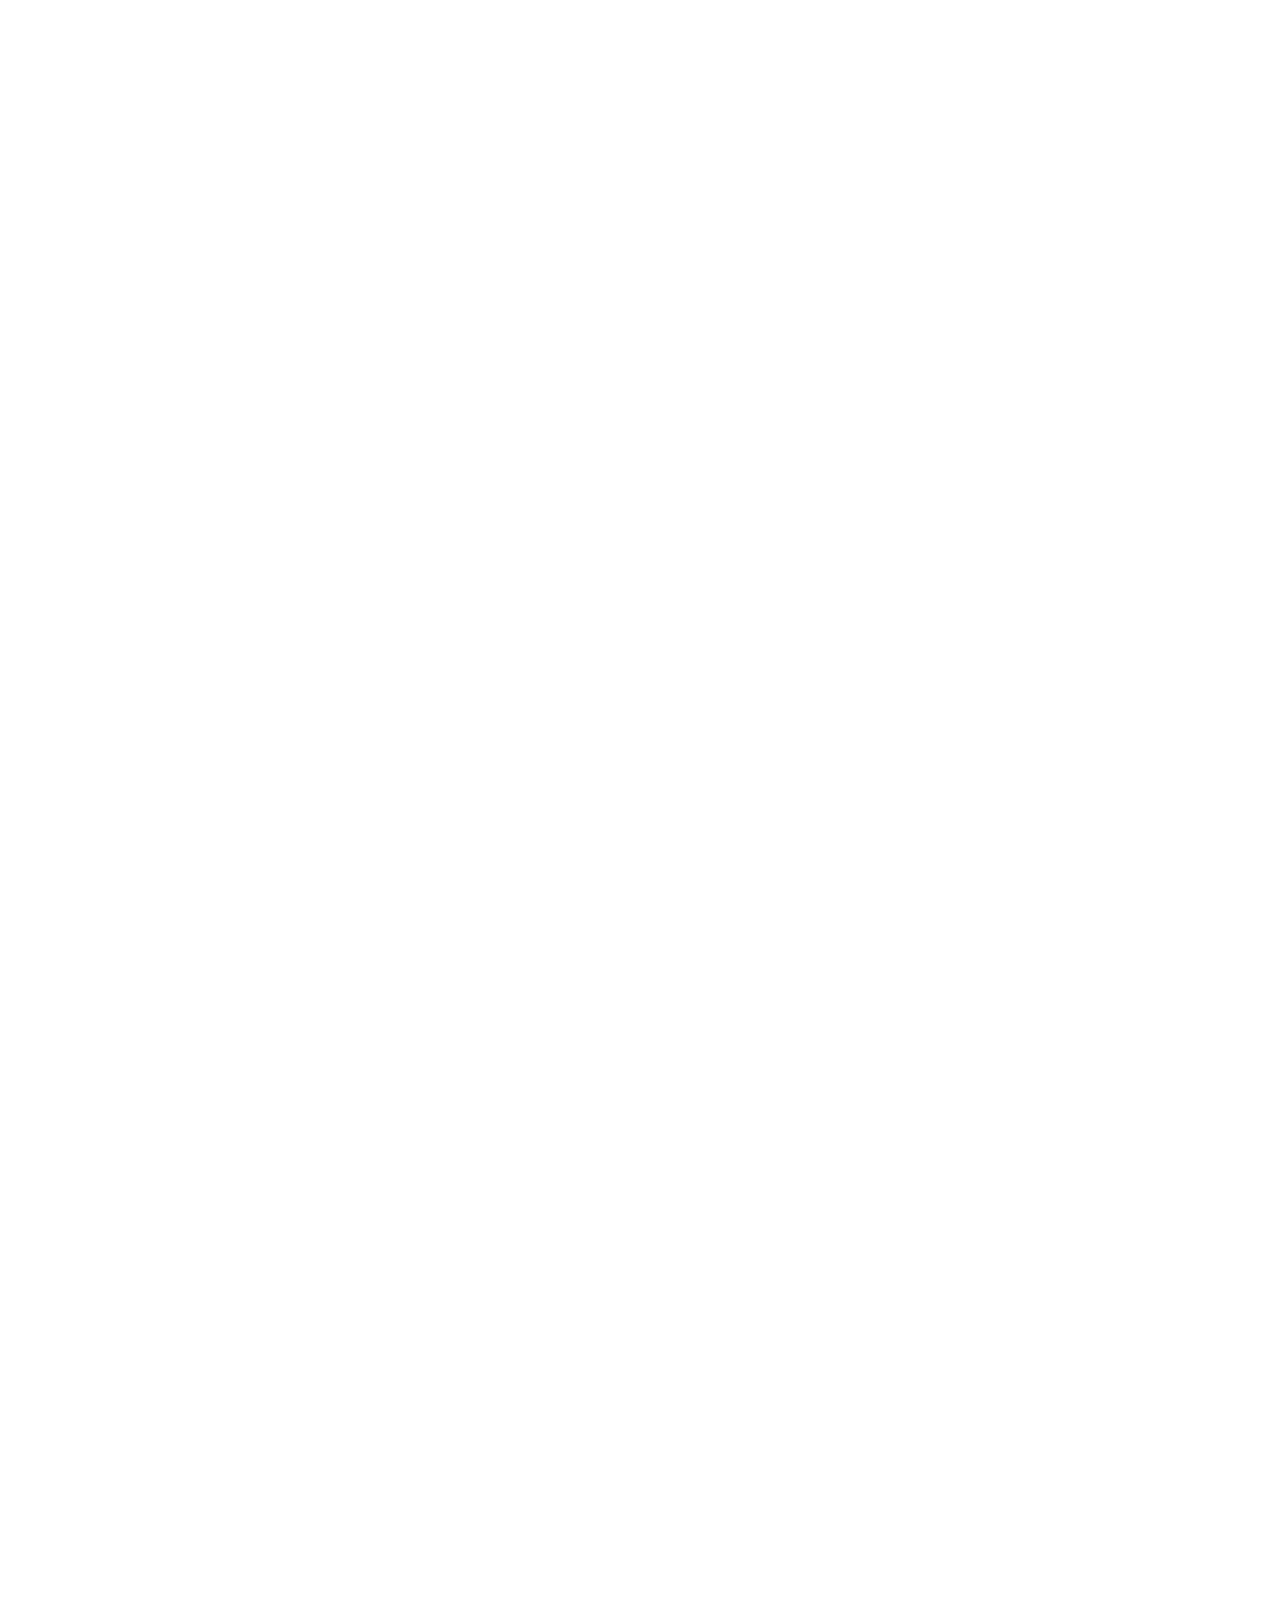
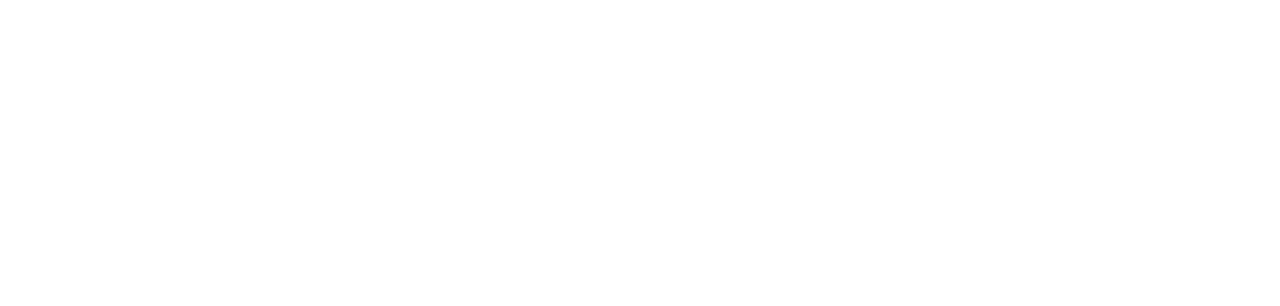
==== commit 155ddc52: "final1" ====
--- a/index.html
+++ b/index.html
@@ -24,9 +24,9 @@
             <li><a class="buynow" href="#"> Buy now  </a></li>
             <li><a class="search" href="#"><i class="fas fa-search"></i></a></li>
             <li><a class="login" href="#">| Login  </a></li>
-            <li><a class="bar" href="#"><i class="fas fa-bars"></i></a></li>
-        </div>
-
+            <li><a class="bar" href="link.html"><i class="fas fa-bars"></i></a></li>
+        </div>
+ 
     </nav>
    
   
--- a/index.css
+++ b/index.css
@@ -65,7 +65,7 @@
      border-radius: 3px;
      color: aliceblue;
      padding: 7px 17px;
-     margin: 0px;
+    
  }
 .login{
     color: grey;
@@ -75,10 +75,13 @@
 }
 .buynow{
     color:#0052cc;
+    padding: 7px 17px;
+    margin: 0px;
 }
 .buynow:hover{
     background-color: lightgrey;
     border-radius: 5px;
+   
 }
 
 /* part two slogan and image */
